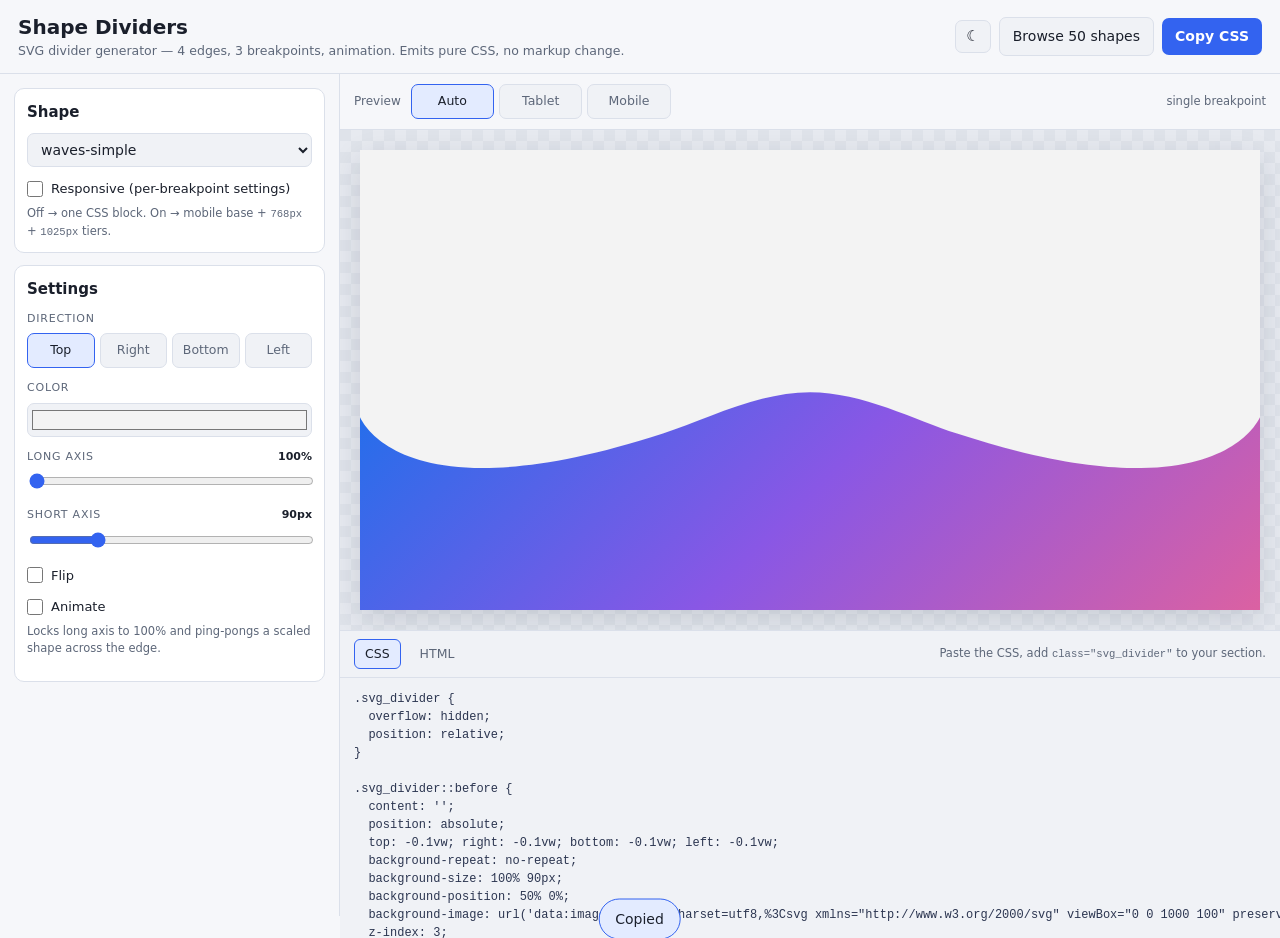
==== index.html @ 6626b92e "Add SVG section-divider generator Generates dividers as a ::before pseudo-element with the SVG inlin" ====
<!DOCTYPE html>
<html lang="en" data-theme="dark">
<head>
<meta charset="utf-8">
<meta name="viewport" content="width=device-width, initial-scale=1">
<title>Shape Dividers — SVG section divider generator</title>

<script>
  /* set the theme before first paint so there is no flash of the wrong one */
  (function () {
    var saved = null;
    try { saved = localStorage.getItem('sd-theme'); } catch (e) {}
    var sys = matchMedia('(prefers-color-scheme: light)').matches ? 'light' : 'dark';
    document.documentElement.dataset.theme = saved || sys;
  })();
</script>

<style>
/* ============================ theme tokens ============================ */
:root[data-theme="dark"]{
  --bg:#0e1117; --panel:#161b26; --panel2:#0f131c; --line:#2a3244;
  --text:#e6e9f0; --muted:#8b95ad; --accent:#4f7cff; --accent2:#22d3ee;
  --on-accent:#fff; --sel:#1d2c57;
  --canvas:#fff; --checker-a:#151a24; --checker-b:#11151d;
  --shadow:0 10px 40px rgba(0,0,0,.5);
  --code:#c9d4ee;
}
:root[data-theme="light"]{
  --bg:#f6f7fa; --panel:#fff; --panel2:#f0f2f6; --line:#dbe0ea;
  --text:#1a1f2b; --muted:#5d6779; --accent:#3363f0; --accent2:#0d8fa6;
  --on-accent:#fff; --sel:#e3ebff;
  --canvas:#fff; --checker-a:#e7eaf0; --checker-b:#dfe3ea;
  --shadow:0 10px 30px rgba(18,28,54,.14);
  --code:#2b3550;
}

*{box-sizing:border-box}
body{margin:0;background:var(--bg);color:var(--text);
  font:14px/1.5 ui-sans-serif,system-ui,-apple-system,"Segoe UI",Roboto,sans-serif;
  -webkit-font-smoothing:antialiased}
html,body{transition:background-color .2s ease,color .2s ease}
h1{font-size:20px;margin:0}
h2{font-size:15px;margin:0 0 10px}
code{font-family:ui-monospace,SFMono-Regular,Menlo,monospace;font-size:.92em}
button,select,input{font:inherit}
:focus-visible{outline:2px solid var(--accent);outline-offset:2px}

header{display:flex;align-items:center;justify-content:space-between;gap:16px;
  padding:12px 18px;border-bottom:1px solid var(--line);flex-wrap:wrap}
header .sub{color:var(--muted);font-size:12.5px}
header .actions{display:flex;gap:8px;align-items:center}

.app{display:grid;grid-template-columns:340px minmax(0,1fr);min-height:calc(100vh - 58px)}
@media(max-width:900px){.app{grid-template-columns:1fr}}

/* ============================ sidebar ============================ */
aside{border-right:1px solid var(--line);padding:14px;overflow:auto;max-height:calc(100vh - 58px)}
@media(max-width:900px){aside{max-height:none;border-right:0;border-bottom:1px solid var(--line)}}

.grp{background:var(--panel);border:1px solid var(--line);border-radius:10px;padding:12px;margin-bottom:12px}
.f{margin-bottom:12px}.f:last-child{margin-bottom:0}
label.lb{display:flex;justify-content:space-between;align-items:baseline;gap:8px;
  font-size:11px;letter-spacing:.07em;text-transform:uppercase;color:var(--muted);margin-bottom:6px}
label.lb b{color:var(--text);font-weight:600;font-variant-numeric:tabular-nums;text-transform:none;letter-spacing:0}
input[type=range]{width:100%;accent-color:var(--accent)}
select{width:100%;background:var(--panel2);color:var(--text);border:1px solid var(--line);border-radius:7px;padding:7px 9px}
input[type=color]{width:100%;height:34px;padding:2px;background:var(--panel2);
  border:1px solid var(--line);border-radius:7px;cursor:pointer}

.seg{display:grid;grid-template-columns:repeat(4,1fr);gap:5px}
.seg.three{grid-template-columns:repeat(3,1fr)}
.seg button{background:var(--panel2);border:1px solid var(--line);color:var(--muted);
  border-radius:7px;padding:7px 4px;cursor:pointer;font-size:12.5px;transition:background .12s,color .12s,border-color .12s}
.seg button:hover{color:var(--text)}
.seg button[aria-pressed=true]{background:var(--sel);border-color:var(--accent);color:var(--text)}

.chk{display:flex;align-items:center;gap:8px;cursor:pointer;user-select:none;font-size:13px;color:var(--text)}
.chk input{accent-color:var(--accent);width:16px;height:16px;margin:0}
.hint{color:var(--muted);font-size:11.5px;margin:6px 0 0}
.hidden{display:none !important}

.btn{background:var(--accent);color:var(--on-accent);border:0;border-radius:7px;
  padding:8px 13px;cursor:pointer;font-weight:600}
.btn.ghost{background:var(--panel2);border:1px solid var(--line);color:var(--text);font-weight:500}
.btn.icon{padding:8px 10px;line-height:1;font-size:15px}

/* ============================ preview ============================ */
main{display:flex;flex-direction:column;min-width:0}
.bar{display:flex;gap:10px;align-items:center;padding:10px 14px;border-bottom:1px solid var(--line);flex-wrap:wrap}
.bar .spacer{flex:1}

#responsive_view_framer{flex:1;display:flex;align-items:center;justify-content:center;padding:20px;
  background:repeating-conic-gradient(var(--checker-a) 0 25%, var(--checker-b) 0 50%) 0 0/22px 22px;
  overflow:auto;transition:all .3s}

#previewer{display:flex;flex-direction:column-reverse;background:var(--canvas);
  transition:all .3s;box-shadow:var(--shadow)}
#previewer > div{flex-grow:1}
#previewer.top{flex-direction:column-reverse}
#previewer.bottom{flex-direction:column}
#previewer.right{flex-direction:row}
#previewer.left{flex-direction:row-reverse}

/* stands in for the section that carries the divider */
#previewer .image_div{
  background-image:linear-gradient(135deg,#1f6feb 0%,#8957e5 50%,#db61a2 100%);
  background-size:cover;background-position:center}
/* the neighbouring section — its colour is what the divider fills with */
#previewer .color_div{background-color:#f3f3f3;transition:background-color .12s}

.auto #previewer{width:100%;height:100%;min-height:460px}
.tablet-portrait #previewer{width:768px;height:1024px;max-height:100%;flex:none}
.mobile-portrait #previewer{width:414px;height:736px;max-height:100%;flex:none}

/* the primitive this tool generates */
.svg_divider{overflow:hidden;position:relative}

/* ============================ code ============================ */
.codewrap{border-top:1px solid var(--line);background:var(--panel2)}
.codehead{display:flex;align-items:center;gap:8px;padding:8px 14px;border-bottom:1px solid var(--line)}
.tab{background:transparent;border:1px solid transparent;color:var(--muted);
  border-radius:6px;padding:5px 10px;cursor:pointer;font-size:12.5px}
.tab:hover{color:var(--text)}
.tab[aria-selected=true]{color:var(--text);border-color:var(--accent);background:var(--sel)}
pre{margin:0;padding:12px 14px;overflow:auto;max-height:260px;font-size:12px;line-height:1.5;
  color:var(--code);font-family:ui-monospace,SFMono-Regular,Menlo,monospace;white-space:pre}

/* ============================ gallery ============================ */
dialog#gal{border:1px solid var(--line);background:var(--panel);color:var(--text);
  border-radius:12px;padding:0;width:min(940px,92vw);max-height:82vh}
dialog#gal::backdrop{background:rgba(0,0,0,.6)}
.galhead{display:flex;justify-content:space-between;align-items:center;padding:12px 14px;
  border-bottom:1px solid var(--line);position:sticky;top:0;background:var(--panel);z-index:1}
.galgrid{display:grid;gap:10px;grid-template-columns:repeat(auto-fill,minmax(168px,1fr));padding:14px;overflow:auto}
.card{background:var(--panel2);border:1px solid var(--line);border-radius:8px;cursor:pointer;
  padding:0;overflow:hidden;color:inherit;text-align:left}
.card:hover{border-color:var(--accent)}
.card[aria-pressed=true]{border-color:var(--accent2)}
.card .th{height:64px;background-color:var(--sel);background-repeat:no-repeat;
  background-position:50% 0;background-size:100% 40px}
.card .nm{padding:7px 9px;font-size:11.5px;color:var(--muted);border-top:1px solid var(--line);
  white-space:nowrap;overflow:hidden;text-overflow:ellipsis}

.toast{position:fixed;left:50%;bottom:22px;transform:translate(-50%,150%);background:var(--sel);
  border:1px solid var(--accent);color:var(--text);padding:9px 16px;border-radius:999px;
  transition:transform .25s;z-index:99}
.toast.show{transform:translate(-50%,0)}

@media (prefers-reduced-motion:reduce){*{transition:none !important}}
</style>
</head>
<body>

<header>
  <div>
    <h1>Shape Dividers</h1>
    <div class="sub">SVG divider generator — 4 edges, 3 breakpoints, animation. Emits pure CSS, no markup change.</div>
  </div>
  <div class="actions">
    <button class="btn ghost icon" id="theme" title="Toggle light / dark" aria-label="Toggle colour theme"></button>
    <button class="btn ghost" id="openGal">Browse 50 shapes</button>
    <button class="btn" id="copy">Copy CSS</button>
  </div>
</header>

<div class="app">
  <!-- ============================ controls ============================ -->
  <aside>
    <div class="grp">
      <h2>Shape</h2>
      <div class="f"><select id="shape" aria-label="Divider shape"></select></div>
      <label class="chk"><input type="checkbox" id="responsive"><span>Responsive (per-breakpoint settings)</span></label>
      <p class="hint">Off → one CSS block. On → mobile base + <code>768px</code> + <code>1025px</code> tiers.</p>
    </div>

    <div class="grp">
      <h2 style="display:flex;justify-content:space-between;align-items:center">
        <span>Settings</span>
        <span id="tierName" style="font-size:11px;color:var(--muted);text-transform:uppercase;letter-spacing:.07em"></span>
      </h2>

      <div class="f hidden" id="tierPick">
        <label class="lb">Editing breakpoint</label>
        <div class="seg three" id="tierSeg">
          <button type="button" data-tier="mobile">Mobile</button>
          <button type="button" data-tier="tablet">Tablet</button>
          <button type="button" data-tier="desktop" aria-pressed="true">Desktop</button>
        </div>
      </div>

      <div class="f">
        <label class="lb">Direction</label>
        <div class="seg" id="dirSeg">
          <button type="button" data-dir="top" aria-pressed="true">Top</button>
          <button type="button" data-dir="right">Right</button>
          <button type="button" data-dir="bottom">Bottom</button>
          <button type="button" data-dir="left">Left</button>
        </div>
      </div>

      <div class="f">
        <label class="lb" for="color">Color</label>
        <input type="color" id="color" value="#f3f3f3">
      </div>

      <div class="f" id="wrapLong">
        <label class="lb" for="long_axis">Long axis <b><span id="vLong">100</span>%</b></label>
        <input type="range" id="long_axis" min="100" max="400" value="100">
      </div>

      <div class="f">
        <label class="lb" for="short_axis">Short axis <b><span id="vShort">90</span>px</b></label>
        <input type="range" id="short_axis" min="0" max="400" value="90">
      </div>

      <div class="f hidden" id="wrapPos">
        <label class="lb" for="position">Position <b><span id="vPos">50</span>%</b></label>
        <input type="range" id="position" min="0" max="100" value="50">
        <p class="hint">Only bites once the long axis exceeds 170% — the shape must overflow to have somewhere to slide.</p>
      </div>

      <div class="f" id="wrapFlip">
        <label class="chk"><input type="checkbox" id="flipped"><span>Flip</span></label>
      </div>

      <div class="f">
        <label class="chk"><input type="checkbox" id="animate"><span>Animate</span></label>
        <p class="hint">Locks long axis to 100% and ping-pongs a scaled shape across the edge.</p>
      </div>

      <div class="f hidden" id="wrapAnimLen">
        <label class="lb" for="animation_length">Duration <b><span id="vAnimLen">10</span>s</b></label>
        <input type="range" id="animation_length" min="4" max="200" value="10">
      </div>

      <div class="f hidden" id="wrapAnimLong">
        <label class="lb" for="animation_long_axis">Animation long axis <b><span id="vAnimLong">4</span>×</b></label>
        <input type="range" id="animation_long_axis" min="1" max="10" step="0.1" value="4">
      </div>
    </div>
  </aside>

  <!-- ============================ preview ============================ -->
  <main>
    <div class="bar">
      <span style="color:var(--muted);font-size:12px">Preview</span>
      <div class="seg three" id="viewSeg" style="width:260px">
        <button type="button" data-view="auto" aria-pressed="true">Auto</button>
        <button type="button" data-view="tablet-portrait">Tablet</button>
        <button type="button" data-view="mobile-portrait">Mobile</button>
      </div>
      <div class="spacer"></div>
      <span class="hint" id="tierEcho" style="margin:0"></span>
    </div>

    <div id="responsive_view_framer" class="auto">
      <div id="previewer" class="top">
        <div class="image_div svg_divider" id="pv"></div>
        <div class="color_div" id="neighbour"></div>
      </div>
    </div>

    <div class="codewrap">
      <div class="codehead">
        <button class="tab" data-tab="css" aria-selected="true">CSS</button>
        <button class="tab" data-tab="html" aria-selected="false">HTML</button>
        <div class="spacer" style="flex:1"></div>
        <span class="hint" style="margin:0">Paste the CSS, add <code>class="svg_divider"</code> to your section.</span>
      </div>
      <pre id="out"></pre>
    </div>
  </main>
</div>

<dialog id="gal">
  <div class="galhead"><strong>Shape library</strong><button class="btn ghost" id="closeGal">Close</button></div>
  <div class="galgrid" id="galgrid"></div>
</dialog>

<div class="toast" id="toast" role="status" aria-live="polite">Copied</div>

<script>
/* =====================================================================
   SHAPE LIBRARY — top-oriented sources: viewBox "0 0 W H", solid mass
   along y=0. The other three edges are derived from these at runtime.
   ===================================================================== */
const SHAPES={
"arc":["0 0 1000 100",`<path d="M0 0v100S0 4 500 4s500 96 500 96V0H0Z"/>`],
"arch":["0 0 1000 100",`<path d="M0 0v4s250 96 500 96 500-96 500-96V0H0Z"/>`],
"book":["0 0 1200 120",`<path d="M1200,0H0V120H281.94C572.9,116.24,602.45,3.86,602.45,3.86h0S632,116.24,923,120h277Z"/>`],
"bubble":["0 0 1000 100",`<path d="M0 0v4c250 0 250 96 500 96S750 4 1000 4V0H0Z"/>`],
"bubble-side":["0 0 1000 100",`<path d="M1000 0H0v52C62.5 28 125 4 250 4c250 0 250 96 500 96 125 0 187.5-24 250-48V0Z"/>`],
"clouds":["0 0 283.5 27.8",`<path d="M0 0v6.7c1.9-.8 4.7-1.4 8.5-1 9.5 1.1 11.1 6 11.1 6s2.1-.7 4.3-.2c2.1.5 2.8 2.6 2.8 2.6s.2-.5 1.4-.7c1.2-.2 1.7.2 1.7.2s0-2.1 1.9-2.8c1.9-.7 3.6.7 3.6.7s.7-2.9 3.1-4.1 4.7 0 4.7 0 1.2-.5 2.4 0 1.7 1.4 1.7 1.4h1.4c.7 0 1.2.7 1.2.7s.8-1.8 4-2.2c3.5-.4 5.3 2.4 6.2 4.4.4-.4 1-.7 1.8-.9 2.8-.7 4 .7 4 .7s1.7-5 11.1-6c9.5-1.1 12.3 3.9 12.3 3.9s1.2-4.8 5.7-5.7c4.5-.9 6.8 1.8 6.8 1.8s.6-.6 1.5-.9c.9-.2 1.9-.2 1.9-.2s5.2-6.4 12.6-3.3c7.3 3.1 4.7 9 4.7 9s1.9-.9 4 0 2.8 2.4 2.8 2.4 1.9-1.2 4.5-1.2 4.3 1.2 4.3 1.2.2-1 1.4-1.7 2.1-.7 2.1-.7-.5-3.1 2.1-5.5 5.7-1.4 5.7-1.4 1.5-2.3 4.2-1.1c2.7 1.2 1.7 5.2 1.7 5.2s.3-.1 1.3.5c.5.4.8.8.9 1.1.5-1.4 2.4-5.8 8.4-4 7.1 2.1 3.5 8.9 3.5 8.9s.8-.4 2 0 1.1 1.1 1.1 1.1 1.1-1.1 2.3-1.1 2.1.5 2.1.5 1.9-3.6 6.2-1.2 1.9 6.4 1.9 6.4 2.6-2.4 7.4 0c3.4 1.7 3.9 4.9 3.9 4.9s3.3-6.9 10.4-7.9 11.5 2.6 11.5 2.6.8 0 1.2.2c.4.2.9.9.9.9s4.4-3.1 8.3.2c1.9 1.7 1.5 5 1.5 5s.3-1.1 1.6-1.4c1.3-.3 2.3.2 2.3.2s-.1-1.2.5-1.9 1.9-.9 1.9-.9-4.7-9.3 4.4-13.4c5.6-2.5 9.2.9 9.2.9s5-6.2 15.9-6.2 16.1 8.1 16.1 8.1.7-.2 1.6-.4V0H0z"/>`],
"curve":["0 0 1000 100",`<path d="M1000 100C500 100 500 4 0 4V0h1000v100Z"/>`],
"curves":["0 0 240 24",`<path fill-opacity=".33" d="M240,24V0H0v24C0,24,47.861,5.107,119.849,5.107C191.855,5.107,240,24,240,24z"/><path fill-opacity=".33" d="M119.829,2.661c55.562,0,98.521,9.957,120.171,16.271V0H0v18.902C21.582,12.598,64.37,2.65,119.829,2.661z"/><path d="M119.81,0.117c50.737,0,92.456,6.89,120.19,13.271V0H0v13.34C27.651,6.979,69.17,0.117,119.81,0.117z"/>`],
"diagonal":["0 0 1000 100",`<path d="M0,6V0h1000v100L0,6z"/>`],
"double-bubble":["0 0 1000 100",`<path d="M500 4c-125 0-125 96-250 96S125 4 0 4V0h1000v4c-125 0-125 96-250 96S625 4 500 4Z"/>`],
"frame-4":["0 0 1000 100",`<path d="M0 0v4c136 143.8 183.8-73.2 297 26.6 72.2 63.7 97 99 184.7 33.2a30.5 30.5 0 0 1 36.6 0c87.6 65.8 112.5 30.5 184.7-33.2C816.2-69.2 864 147.7 1000 4V0H0Z"/>`],
"grunge-3":["0 0 1000 100",`<path d="M0 0v47.6l5-2c1 0 11 3 12 0 2 3 6-3 6 0 0-4 12 3 12 0 0 3 15-1 17 0 2-2 5-1 6 0 0-2 6 2 6 0s2 4 4 0c5 2 12-3 16 0 2-2 4-3 4 0 0 2 6-1 6 0 1 4 15-2 17 0h7c0 1 3-3 6 0h17c2 2 3 1 6 0h6c1-2 21-1 24 0 2 1 4 2 6 0 0-1 22 4 24 0 0 0 5-3 5 0 2-2 10 2 12 0 2 2 6 1 6 0 2 3 4-2 6 0 1 0 25-2 25 1l10-1c3 1 6 6 7 0 1 5 4-2 6 0 2-2 4 3 5 0h12c6 1 36 2 36 0 0 2 3 0 6 0h6c5-2 7 4 11 0 2 0 15 2 17 0h13c3-4 5 1 7 0h29c0-3 6 0 6 0h5c0 2 16-1 18 0 1 4 9-1 12 0s6-2 6 0c8-2 3 4 13 0h10c3 4 19 1 19 0 2 0 21 1 23-1 1 4 3-1 6 1 1 2 11-1 12-1 3 3 9 0 12 1 3-4 6 1 6 0h6c0-3 5 1 6-1 0 3 2 1 4 1 3 4 10-1 13 0 3-2 6-1 6 0 2 2 2 0 6 0 1-2 6 2 6 0 2 0 4 5 6 0h18c2 3 4 1 6 0l6-1c3 2 12 3 17 1 14 3 18 1 24 0 2-1 3 3 5 0 6 2 10-1 16 0 1 3 6 0 9 0 0-2 3 2 5 0 6-6 8 7 13 0 0-2 5 2 5 0 3 3 10 0 10 0 1 2 5-2 8 0 3-1 8 3 12 0h6c2 1 10 4 12 0h6c1-1 5 2 6 0 1 2 4-1 6 0 0-2 5 3 6-1 2 1 6 5 5 1 1 1 3-2 6 0 2-1 5 3 6 0 0 1 6 2 6 0 2 3 4-4 6 0 0-2 3 2 6 0 3 0 6 3 6 0 5 3 8-1 13 0 3-4 6 1 6 0h5c0-1 9 2 12 0 1-1 9 3 11 0h6c2 2 4 4 7 0 3 2 5-4 5-1 10 4 15-2 18 2 0-1 6 2 6-2 0 0 6-2 6 1 1 6 12 2 12 0 1 3 4-3 7 2 2-2 5 2 5 0 1 5 4-5 6 0 2-1 4 2 6 0 1 3 1 0 5 0V0H0Z"/>`],
"hills":["0 0 240 24",`<path fill-opacity=".33" d="M240,24V0c-69.5,0-73.2,14.8-98,17.8c-24.7,3-49.9-4.3-69.8-4.2C53,13.8,50.3,18,30.2,20.9C15.6,23.5,4.3,19.6,0,19v5H240z"/><path fill-opacity=".33" d="M240,24V3c-51.8,0-73.2,11.8-98,14.8c-24.7,3-49.9-2.3-69.8-2.2C53,15.8,50.3,18,30.2,20.9C15.6,23.5,4.3,22.6,0,22v2H240z"/><path d="M240,24V5c-51.8,0-73.2,10.8-98,13.8c-24.7,3-49.9-1.3-69.8-1.2C53,17.8,50.3,19,30.2,21.9C15.6,24.5,4.3,23.6,0,23v1H240z"/>`],
"intersecting-curves":["0 0 1000 100",`<path d="M0 0v100c250 0 375-24 500-48 125 24 250 48 500 48V0H0Z" opacity=".5"/><path d="M0 0v4c250 0 375 24 500 48C625 28 750 4 1000 4V0H0Z"/>`],
"intersecting-tilt-angles":["0 0 1000 100",`<path d="M0 0v100l500-48 500 48V0H0z" opacity=".5"/><path d="M0 0h1000v52H0z" opacity=".5"/><path d="M0 0v4l500 48 500-48V0H0z" opacity=".5"/><path d="M0 0v4l500 48 500-48V0H0z"/>`],
"intersecting-wave-layers":["0 0 1000 100",`<path d="M0 0v100c166.7 0 166.7-66 333.3-66S500 77 666.7 77 833.3 28 1000 28V0H0Z" opacity=".5"/><path d="M0 0v100c166.7 0 166.7-66 333.3-66S500 70 666.7 70 833.3 16 1000 16V0H0Z" opacity=".5"/><path d="M0 0v100c166.7 0 166.7-66 333.3-66S500 63 666.7 63 833.3 4 1000 4V0H0Z"/>`],
"intersecting-waves-scattered":["0 0 1000 100",`<path d="M0 1v99c134.3 0 153.7-99 296-99H0Z" opacity=".5"/><path d="M1000 4v86C833.3 90 833.3 3.6 666.7 3.6S500 90 333.3 90 166.7 4 0 4h1000Z" opacity=".5"/><path d="M617 1v86C372 119 384 1 196 1h421Z" opacity=".5"/><path d="M1000 0H0v52C62.5 28 125 4 250 4c250 0 250 96 500 96 125 0 187.5-24 250-48V0Z"/>`],
"intersecting-waves-split":["0 0 1000 100",`<path d="M0 0v99.7C62 69 122.4 48.7 205 66c83.8 17.6 160.5 20.4 240-12 54-22 110-26 173-10a392.2 392.2 0 0 0 222-5c55-17 110.3-36.9 160-27.2V0H0Z" opacity=".5"/><path d="M0 0v74.7C62 44 122.4 28.7 205 46c83.8 17.6 160.5 25.4 240-7 54-22 110-21 173-5 76.5 19.4 146.5 23.3 222 0 55-17 110.3-31.9 160-22.2V0H0Z"/>`],
"layered-arch":["0 0 1000 100",`<path d="M0 0h1000v4H0z"/><path d="M0 0h1000v80.8S550 100 500 100 0 80.8 0 80.8V0Z" opacity=".2"/><path d="M0 0h1000v61.6S600 100 500 100 0 61.6 0 61.6V0Z" opacity=".3"/><path d="M0 0h1000v42.4S650 100 500 100 0 42.4 0 42.4V0Z" opacity=".4"/><path d="M0 0h1000v23.2S700 100 500 100 0 23.2 0 23.2V0Z" opacity=".5"/><path d="M0 0v4s250 96 500 96 500-96 500-96V0H0Z"/>`],
"layered-curves":["0 0 1000 100",`<path d="M500 80.7C358 68 0 4 0 4V0h1000v84.7c-216 23.3-358 8.6-500-4Z" opacity=".3"/><path d="M500 65.7C358 53 0 4 0 4V0h1000v62.7c-216 23.3-358 15.6-500 3Z" opacity=".5"/><path d="M500 50.7C358 38 0 4 0 4V0h1000v40.7C784 64 642 63.3 500 50.7Z"/>`],
"layered-slants":["0 0 1000 100",`<path d="M0 100V0h1000v4L0 100z"/><path d="M0 100V0h1000v24L0 100z" opacity=".5"/><path d="M0 100V0h1000v44L0 100z" opacity=".4"/><path d="M0 100V0h1000v64L0 100z" opacity=".4"/><path d="M0 100V0h1000v84L0 100z" opacity=".2"/>`],
"layered-triangle":["0 0 1000 100",`<path d="M0 0v84l500 16 500-16V0H0z" opacity=".2"/><path d="M0 0v64l500 36 500-36V0H0z" opacity=".4"/><path d="M0 0v44l500 56 500-56V0H0z" opacity=".4"/><path d="M0 0v24l500 76 500-76V0H0z" opacity=".5"/><path d="M0 0v4l500 96 500-96V0H0z"/>`],
"layered-wave":["0 0 1000 100",`<path d="M1000 100C500 100 500 64 0 64V0h1000v100Z" opacity=".5"/><path d="M1000 100C500 100 500 34 0 34V0h1000v100Z" opacity=".5"/><path d="M1000 100C500 100 500 4 0 4V0h1000v100Z"/>`],
"mountain":["0 0 1000 100",`<path d="m0 4 150 40h160l190 50 190-50h160l150-40V0H0v4z"/>`],
"mountains":["0 0 1000 100",`<path opacity=".33" d="M473,67.3c-203.9,88.3-263.1-34-320.3,0C66,119.1,0,59.7,0,59.7V0h1000v59.7c0,0-62.1,26.1-94.9,29.3c-32.8,3.3-62.8-12.3-75.8-22.1C806,49.6,745.3,8.7,694.9,4.7S492.4,59,473,67.3z"/><path opacity=".66" d="M734,67.3c-45.5,0-77.2-23.2-129.1-39.1c-28.6-8.7-150.3-10.1-254,39.1s-91.7-34.4-149.2,0C115.7,118.3,0,39.8,0,39.8V0h1000v36.5c0,0-28.2-18.5-92.1-18.5C810.2,18.1,775.7,67.3,734,67.3z"/><path d="M766.1,28.9c-200-57.5-266,65.5-395.1,19.5C242,1.8,242,5.4,184.8,20.6C128,35.8,132.3,44.9,89.9,52.5C28.6,63.7,0,0,0,0h1000c0,0-9.9,40.9-83.6,48.1S829.6,47,766.1,28.9z"/>`],
"oval-halves":["0 0 1000 100",`<path d="M0 0v4c0 53 112 96 250 96S500 57 500 4c0 53 112 96 250 96s250-43 250-96V0H0Z"/>`],
"oval-halves-inverse":["0 0 1000 100",`<path d="M0 0v100C0 47 112 4 250 4s250 43 250 96c0-53 112-96 250-96s250 43 250 96V0H0Z"/>`],
"pyramid":["0 0 1000 100",`<path d="M0 0v4l250 64 125-32 250 64 375-96V0H0z"/>`],
"rays":["0 0 2600 130.1",`<path d="M0 0L2600 0 2600 69.1 0 0z"/><path opacity=".5" d="M0 0L2600 0 2600 69.1 0 69.1z"/><path opacity=".25" d="M2600 0L0 0 0 130.1 2600 69.1z"/>`],
"slope-asymmetrical":["0 0 1000 100",`<path d="M0 0v100-79.4a1892 1892 0 0 1 500 0l500 66.7V0H0Z"/>`],
"slope-subtle":["0 0 1000 100",`<path d="M0 0v100S500 4 1000 4V0H0Z"/>`],
"spikes-medium":["0 0 1000 100",`<path d="M0 0h1000v4H0zM10 100 0 4h20l-10 96zM30 100 20 4h20l-10 96zM50 100 40 4h20l-10 96zM70 100 60 4h20l-10 96zM90 100 80 4h20l-10 96zM110 100 100 4h20l-10 96zM130 100 120 4h20l-10 96zM150 100 140 4h20l-10 96zM170 100 160 4h20l-10 96zM190 100 180 4h20l-10 96zM210 100 200 4h20l-10 96zM230 100 220 4h20l-10 96zM250 100 240 4h20l-10 96zM270 100 260 4h20l-10 96zM290 100 280 4h20l-10 96zM310 100 300 4h20l-10 96zM330 100 320 4h20l-10 96zM350 100 340 4h20l-10 96zM370 100 360 4h20l-10 96zM390 100 380 4h20l-10 96zM410 100 400 4h20l-10 96zM430 100 420 4h20l-10 96zM450 100 440 4h20l-10 96zM470 100 460 4h20l-10 96zM490 100 480 4h20l-10 96zM510 100 500 4h20l-10 96zM530 100 520 4h20l-10 96zM550 100 540 4h20l-10 96zM570 100 560 4h20l-10 96zM590 100 580 4h20l-10 96zM610 100 600 4h20l-10 96zM630 100 620 4h20l-10 96zM650 100 640 4h20l-10 96zM670 100 660 4h20l-10 96zM690 100 680 4h20l-10 96zM710 100 700 4h20l-10 96zM730 100 720 4h20l-10 96zM750 100 740 4h20l-10 96zM770 100 760 4h20l-10 96zM790 100 780 4h20l-10 96zM810 100 800 4h20l-10 96zM830 100 820 4h20l-10 96zM850 100 840 4h20l-10 96zM870 100 860 4h20l-10 96zM890 100 880 4h20l-10 96zM910 100 900 4h20l-10 96zM930 100 920 4h20l-10 96zM950 100 940 4h20l-10 96zM970 100 960 4h20l-10 96zM990 100 980 4h20l-10 96z"/>`],
"steps-round":["0 0 1000 100",`<path d="M0 0v80l227.5 18c12.1 1 22.5-8.6 22.5-20.7s10.4-21.8 22.5-20.8l205 16.3c12.1 1 22.5-8.6 22.5-20.8s10.4-21.7 22.5-20.8l205 16.3c12.1 1 22.5-8.6 22.5-20.8S760.4 5 772.5 6L1000 24V0H0Z"/>`],
"stripes-large":["0 0 1000 100",`<path d="M0 0h10v100H0zM20 0h10v100H20zM40 0h10v100H40zM60 0h10v100H60zM80 0h10v100H80zM100 0h10v100h-10zM120 0h10v100h-10zM140 0h10v100h-10zM160 0h10v100h-10zM180 0h10v100h-10zM200 0h10v100h-10zM220 0h10v100h-10zM240 0h10v100h-10zM260 0h10v100h-10zM280 0h10v100h-10zM300 0h10v100h-10zM320 0h10v100h-10zM340 0h10v100h-10zM360 0h10v100h-10zM380 0h10v100h-10zM400 0h10v100h-10zM420 0h10v100h-10zM440 0h10v100h-10zM460 0h10v100h-10zM480 0h10v100h-10zM500 0h10v100h-10zM520 0h10v100h-10zM540 0h10v100h-10zM560 0h10v100h-10zM580 0h10v100h-10zM600 0h10v100h-10zM620 0h10v100h-10zM640 0h10v100h-10zM660 0h10v100h-10zM680 0h10v100h-10zM700 0h10v100h-10zM720 0h10v100h-10zM740 0h10v100h-10zM760 0h10v100h-10zM780 0h10v100h-10zM800 0h10v100h-10zM820 0h10v100h-10zM840 0h10v100h-10zM860 0h10v100h-10zM880 0h10v100h-10zM900 0h10v100h-10zM920 0h10v100h-10zM940 0h10v100h-10zM960 0h10v100h-10zM980 0h10v100h-10z"/>`],
"triangle":["0 0 1000 100",`<path d="M500,98.9L0,6.1V0h1000v6.1L500,98.9z"/>`],
"triangle-asymmetric":["0 0 1000 100",`<path d="M738,99l262-93V0H0v5.6L738,99z"/>`],
"triangle-curve-inverse":["0 0 1000 100",`<path d="M0 0v100c500 0 475-96 500-96s0 96 500 96V0H0Z"/>`],
"triangle-round-asymmetrical":["0 0 1000 100",`<path d="M0 0v4l594.5 84a1118.6 1118.6 0 0 0 311 0l94.5-13.3V0H0Z"/>`],
"triangle-rounded":["0 0 1000 100",`<path d="M0 0v4l396.3 84a500.1 500.1 0 0 0 207.4 0L1000 4V0H0Z"/>`],
"triangle-slope-inverse":["0 0 1000 100",`<path d="M0 0v100c250 0 500-96 500-96s250 96 500 96V0H0Z"/>`],
"valley":["0 0 1000 100",`<path d="m0 4 86.6 23.1c42.1 11.2 85.5 16.9 129 16.9h29.7c73 0 129.8 17.1 127.3 16.5 83.5 22 171.3 22 254.8 0 123.2-32.4 162.9-.6 286-33.4L1000 4V0H0v4Z"/>`],
"wave":["0 0 1000 100",`<path d="M421.9,6.5c22.6-2.5,51.5,0.4,75.5,5.3c23.6,4.9,70.9,23.5,100.5,35.7c75.8,32.2,133.7,44.5,192.6,49.7c23.6,2.1,48.7,3.5,103.4-2.5c54.7-6,106.2-25.6,106.2-25.6V0H0v30.3c0,0,72,32.6,158.4,30.5c39.2-0.7,92.8-6.7,134-22.4c21.2-8.1,52.2-18.2,79.7-24.2C399.3,7.9,411.6,7.5,421.9,6.5z"/>`],
"wave-shallow":["0 0 1920 60",`<path d="M-153.5,85.5a4002.033,4002.033,0,0,1,658-71c262.854-6.5,431.675,15.372,600,27,257.356,17.779,624.828,19.31,1089-58v102Z"/>`],
"waves":["0 0 283.5 27.8",`<path d="M283.5,9.7c0,0-7.3,4.3-14,4.6c-6.8,0.3-12.6,0-20.9-1.5c-11.3-2-33.1-10.1-44.7-5.7s-12.1,4.6-18,7.4c-6.6,3.2-20,9.6-36.6,9.3C131.6,23.5,99.5,7.2,86.3,8c-1.4,0.1-6.6,0.8-10.5,2c-3.8,1.2-9.4,3.8-17,4.7c-3.2,0.4-8.3,1.1-14.2,0.9c-1.5-0.1-6.3-0.4-12-1.6c-5.7-1.2-11-3.1-15.8-3.7C6.5,9.2,0,10.8,0,10.8V0h283.5V9.7z"/><path d="M269.6,18c-0.1-0.1-4.6,0.3-7.2,0c-7.3-0.7-17-3.2-16.6-2.9c0.4,0.3,13.7,3.1,17,3.3C267.7,18.8,269.7,18,269.6,18z"/><path d="M227.4,9.8c-0.2-0.1-4.5-1-9.5-1.2c-5-0.2-12.7,0.6-12.3,0.5c0.3-0.1,5.9-1.8,13.3-1.2S227.6,9.9,227.4,9.8z"/><path d="M201,10.6c0-0.1-4.4,1.2-6.3,2.2c-1.9,0.9-6.2,3.1-6.1,3.1c0.1,0.1,4.2-1.6,6.3-2.6S201,10.7,201,10.6z"/><path d="M154.5,26.7c-0.1-0.1-4.6,0.3-7.2,0c-7.3-0.7-17-3.2-16.6-2.9c0.4,0.3,13.7,3.1,17,3.3C152.6,27.5,154.6,26.8,154.5,26.7z"/><path d="M41.9,19.3c0,0,1.2-0.3,2.9-0.1c1.7,0.2,5.8,0.9,8.2,0.7c4.2-0.4,7.4-2.7,7-2.6c-0.4,0-4.3,2.2-8.6,1.9c-1.8-0.1-5.1-0.5-6.7-0.4S41.9,19.3,41.9,19.3z"/><path d="M15.6,13.2c0-0.1,4.3,0,6.7,0.5c2.4,0.5,5,1.9,5,2c0,0.1-2.7-0.8-5.1-1.4C19.9,13.7,15.7,13.3,15.6,13.2z"/>`],
"waves-2-large":["0 0 1000 100",`<path d="M0 0v60c9 0 18-3 25-10 13-14 36-14 50 0s36 14 50 0c13-14 36-14 50 0s36 14 50 0c13-14 36-14 50 0s36 14 50 0c13-14 36-14 50 0s36 14 50 0c13-14 36-14 50 0s36 14 50 0c13-14 36-14 50 0s36 14 50 0c13-14 36-14 50 0s36 14 50 0c13-14 36-14 50 0s36 14 50 0c13-14 36-14 50 0s37 13 50 0c14-14 37-14 50 0 7 7 16 10 25 10V0H0Z"/>`],
"waves-simple":["0 0 1000 100",`<path d="M0 0v41s40 117.6 337 20.7c46.7-15.2 104.8-46 163-46 58.1 0 116.3 30.8 163 46 297 97 337-20.7 337-20.7V0H0Z"/>`],
"waves-water-inverse":["0 0 1000 100",`<path d="M0 0v92.3C106.3 35 276 23.6 343.6 73.7 458.2 18.3 637 8.5 693 57.3 779.6 18.6 915.7-2.4 1000 16.1V0H0Z"/>`],
"wavy-mantle":["0 0 1000 100",`<path d="M0 0v4c154 96 190 17.9 300 17.9 92 0 92 78.1 200 78.1s108-78.2 200-78.2c110 0 146 78.2 300-17.8V0H0Z"/>`],
"wavy-steps":["0 0 1000 100",`<path d="M0 0v90.2C49.7 99.9 105 82 160 65c75.5-23.3 145.5-22.4 222-3 63 16 119 14 173-8 79.5-32.4 156.2-27.6 240-10 82.6 17.4 143-1 205-31.7V0H0Z"/>`],
"zigzag":["0 0 1000 100",`<path d="M761.9,44.1L643.1,27.2L333.8,98L0,3.8V0l1000,0v3.9z"/>`],
};
const NAMES = Object.keys(SHAPES).sort();

const DIRS = ['top','right','bottom','left'];
const HOR  = d => d === 'top' || d === 'bottom';

/* geometry per edge: how the source is transformed, and whether W/H swap.
   The anchored edge (y=0 in the source) must land on the target edge.
     bottom : (x,y) -> (x,   H-y)
     right  : (x,y) -> (H-y, x  )   viewBox swaps to "0 0 H W"
     left   : (x,y) -> (y,   W-x)   viewBox swaps to "0 0 H W"  */
const EDGE = {
  top:    {swap:false, tf:()          => ''},
  bottom: {swap:false, tf:(W,H)       => `translate(0,${H}) scale(1,-1)`},
  right:  {swap:true,  tf:(W,H)       => `rotate(90) translate(0,-${H})`},
  left:   {swap:true,  tf:(W,H)       => `rotate(-90) translate(-${W},0)`},
};

/* transform-origin the animation pivots around, per edge */
const ORIGIN = {top:'100% 0', bottom:'100% 100%', right:'100% 100%', left:'0 100%'};

/* =====================================================================
   SVG BUILDING
   ===================================================================== */
function orient(slug, dir, color){
  const [vb, src] = SHAPES[slug];
  const [,,W,H] = vb.split(/\s+/).map(Number);
  const edge = EDGE[dir];

  const paths = src.replace(/\s*fill="[^"]*"/g,'').replace(/<path/g, `<path fill="${color}"`);
  const t = edge.tf(W,H);
  const body = t ? `<g transform="${t}">${paths}</g>` : paths;
  const box = edge.swap ? `0 0 ${H} ${W}` : vb;

  return `<svg xmlns="http://www.w3.org/2000/svg" viewBox="${box}" preserveAspectRatio="none">${body}</svg>`;
}

/* inline the SVG as a data URI. '#' must be %23 or it reads as a fragment;
   angle brackets and quotes are escaped so url('…') can never be terminated early. */
const dataUri = svg => 'data:image/svg+xml;charset=utf8,' + svg
  .replace(/\s+/g,' ')
  .replace(/#/g,'%23').replace(/'/g,'%27')
  .replace(/</g,'%3C').replace(/>/g,'%3E');

/* the same (shape, edge, colour) triple is asked for on every slider tick */
const _urls = new Map();
function svgUrl(slug, dir, color){
  const key = slug + '|' + dir + '|' + color;
  let u = _urls.get(key);
  if (u === undefined){ u = dataUri(orient(slug, dir, color)); _urls.set(key, u); }
  return u;
}

/* =====================================================================
   STATE — one config per breakpoint tier
   ===================================================================== */
const defTier = () => ({dir:'top', color:'#f3f3f3', longAxis:100, shortAxis:90, position:50,
                        flipped:false, animate:false, animLength:10, animLongAxis:4});

const S = { shape:'waves-simple', responsive:false, view:'auto', tier:'desktop',
            mobile:defTier(), tablet:defTier(), desktop:defTier() };

const cur = () => S[S.tier];

/* which tier the preview should paint, given the selected device frame */
const previewTier = () => !S.responsive ? 'desktop'
  : S.view === 'mobile-portrait' ? 'mobile'
  : S.view === 'tablet-portrait' ? 'tablet' : 'desktop';

/* position only has an effect once the shape overflows its container */
const POS_THRESHOLD = 170;
const posApplies = c => !c.animate && c.longAxis >= POS_THRESHOLD;

/* =====================================================================
   CSS GENERATION
   ===================================================================== */
function decls(c, animName){
  const hor = HOR(c.dir);
  const LA  = c.animate ? 100 : c.longAxis;      // animating locks the long axis to 100%

  const size = hor ? `${LA}% ${c.shortAxis}px` : `${c.shortAxis}px ${LA}%`;
  const posX = c.dir === 'left' ? 0 : c.dir === 'right'  ? 100 : c.position;
  const posY = c.dir === 'top'  ? 0 : c.dir === 'bottom' ? 100 : c.position;

  /* animate and flip both drive `transform`, so they are mutually exclusive */
  let tf = '';
  if (c.animate){
    tf = `  transform: scale${hor?'X':'Y'}(${c.animLongAxis});\n`
       + `  transform-origin: ${ORIGIN[c.dir]};\n`
       + `  animation: ${c.animLength}s infinite alternate ${animName} linear;\n`;
  } else if (c.flipped){
    tf = `  transform: rotate${hor?'Y':'X'}(180deg);\n`;
  }

  return `  content: '';
  position: absolute;
  top: -0.1vw; right: -0.1vw; bottom: -0.1vw; left: -0.1vw;
${tf}  background-repeat: no-repeat;
  background-size: ${size};
  background-position: ${posX}% ${posY}%;
  background-image: url('${svgUrl(S.shape, c.dir, c.color)}');
  z-index: 3;
  pointer-events: none;`;
}

function keyframes(c, name){
  if (!c.animate) return '';
  const ax = HOR(c.dir) ? 'X' : 'Y', v = c.animLongAxis;
  return `@keyframes ${name} {\n  100% { transform: scale${ax}(${v}) translate${ax}(calc(100% - (100% / ${v}))); }\n}`;
}

/* on very wide screens grow the short axis with the viewport, else the shape reads as a thin line */
const ultrawide = c => HOR(c.dir)
  ? `@media (min-width: 2100px) {\n  .svg_divider::before { background-size: ${c.animate?100:c.longAxis}% calc(2vw + ${c.shortAxis}px); }\n}`
  : '';

const indent = (s,n) => s.split('\n').map(l => l.trim() ? ' '.repeat(n)+l : l).join('\n');

const BASE = `.svg_divider {\n  overflow: hidden;\n  position: relative;\n}`;

/* mobile-first: base rules unwrapped, then each breakpoint layered on top */
const TIERS = [
  ['mobile',  null],
  ['tablet',  '@media (min-width: 768px)'],
  ['desktop', '@media (min-width: 1025px)'],
];

function tierBlock(key, mq){
  const c = S[key];
  const name = mq ? `shape-anim-${key}` : (S.responsive ? `shape-anim-${key}` : 'shape-anim');
  const parts = [`.svg_divider::before {\n${decls(c,name)}\n}`, ultrawide(c), keyframes(c,name)].filter(Boolean);
  if (!mq) return parts.join('\n\n');
  return `${mq} {\n${indent(parts.join('\n\n'), 2)}\n}`;
}

function buildCSS(){
  if (!S.responsive) return [BASE, tierBlock('desktop', null)].join('\n\n');
  return [BASE, ...TIERS.map(([k,mq]) => tierBlock(k,mq))].join('\n\n');
}

const buildHTML = () => `<!-- the divider is a ::before, so your markup stays clean -->
<div class="svg_divider">
  <h2>Your section</h2>
</div>`;

/* =====================================================================
   PREVIEW
   Media queries key off the viewport, not the device frame, so the
   selected tier's declarations are painted directly instead.
   ===================================================================== */
const live = document.createElement('style');
document.head.append(live);

function paint(){
  const c = S[previewTier()];
  live.textContent = `#pv::before{\n${decls(c,'pv-anim')}\n}\n${keyframes(c,'pv-anim')}`;
  previewer.className = c.dir;
  responsive_view_framer.className = S.view;
  /* the neighbour section is what the divider fills with — keep the seam honest */
  neighbour.style.backgroundColor = c.color;
  tierEcho.textContent = S.responsive ? `showing ${previewTier()} tier` : 'single breakpoint';
}

/* =====================================================================
   THEME
   ===================================================================== */
const THEME_KEY = 'sd-theme';
const themeBtn = document.getElementById('theme');

function applyTheme(t){
  document.documentElement.dataset.theme = t;
  themeBtn.textContent = t === 'dark' ? '☀' : '☾';
  themeBtn.setAttribute('aria-pressed', String(t === 'dark'));
  try { localStorage.setItem(THEME_KEY, t); } catch (e) {}
  restyleThumbs();
}
themeBtn.onclick = () =>
  applyTheme(document.documentElement.dataset.theme === 'dark' ? 'light' : 'dark');

/* follow the OS until the user states a preference of their own */
matchMedia('(prefers-color-scheme: light)').addEventListener('change', e => {
  let saved = null;
  try { saved = localStorage.getItem(THEME_KEY); } catch (err) {}
  if (!saved) applyTheme(e.matches ? 'light' : 'dark');
});

/* =====================================================================
   UI
   ===================================================================== */
const $  = s => document.querySelector(s);
const $$ = s => [...document.querySelectorAll(s)];

const el = {
  shape:$('#shape'), responsive:$('#responsive'), color:$('#color'),
  longAxis:$('#long_axis'), shortAxis:$('#short_axis'), position:$('#position'),
  flipped:$('#flipped'), animate:$('#animate'),
  animLength:$('#animation_length'), animLongAxis:$('#animation_long_axis'),
  out:$('#out'), tierName:$('#tierName'),
  wrapLong:$('#wrapLong'), wrapPos:$('#wrapPos'), wrapFlip:$('#wrapFlip'),
  wrapAnimLen:$('#wrapAnimLen'), wrapAnimLong:$('#wrapAnimLong'), tierPick:$('#tierPick'),
};

NAMES.forEach(n => el.shape.add(new Option(n, n)));
el.shape.value = S.shape;

const press = (sel, attr, val) =>
  $$(sel).forEach(b => b.setAttribute('aria-pressed', String(b.dataset[attr] === val)));

let cssCache = '';

function syncControls(){
  const c = cur();
  press('#dirSeg button','dir', c.dir);
  press('#tierSeg button','tier', S.tier);
  press('#viewSeg button','view', S.view);

  el.color.value = c.color;
  el.longAxis.value = c.longAxis;         $('#vLong').textContent = c.longAxis;
  el.shortAxis.value = c.shortAxis;       $('#vShort').textContent = c.shortAxis;
  el.position.value = c.position;         $('#vPos').textContent = c.position;
  el.animLength.value = c.animLength;     $('#vAnimLen').textContent = c.animLength;
  el.animLongAxis.value = c.animLongAxis; $('#vAnimLong').textContent = c.animLongAxis;
  el.flipped.checked = c.flipped;
  el.animate.checked = c.animate;

  /* animate owns the transform, so long axis / position / flip have nothing to say */
  el.wrapLong.classList.toggle('hidden', c.animate);
  el.wrapFlip.classList.toggle('hidden', c.animate);
  el.wrapPos.classList.toggle('hidden', !posApplies(c));
  el.wrapAnimLen.classList.toggle('hidden', !c.animate);
  el.wrapAnimLong.classList.toggle('hidden', !c.animate);

  el.tierPick.classList.toggle('hidden', !S.responsive);
  el.tierName.textContent = S.responsive ? S.tier : '';
}

let tab = 'css';
const emit = () => { el.out.textContent = tab === 'css' ? cssCache : buildHTML(); };

function refresh(){
  syncControls();
  paint();
  cssCache = buildCSS();
  emit();
}

/* --- bindings --- */
el.shape.onchange = e => { S.shape = e.target.value; syncGallery(); refresh(); };

el.responsive.onchange = e => {
  S.responsive = e.target.checked;
  if (!S.responsive) S.tier = 'desktop';
  refresh();
};

const segHandler = (id, fn) => $(id).addEventListener('click', e => {
  const b = e.target.closest('button');
  if (b) { fn(b.dataset); refresh(); }
});
segHandler('#tierSeg', d => S.tier = d.tier);
segHandler('#viewSeg', d => S.view = d.view);
segHandler('#dirSeg',  d => cur().dir = d.dir);

const bindRange = (node, key) => node.addEventListener('input', e => { cur()[key] = +e.target.value; refresh(); });
bindRange(el.longAxis,'longAxis');
bindRange(el.shortAxis,'shortAxis');
bindRange(el.position,'position');
bindRange(el.animLength,'animLength');
bindRange(el.animLongAxis,'animLongAxis');

el.color.addEventListener('input', e => { cur().color = e.target.value; refresh(); });
el.flipped.onchange = e => { cur().flipped = e.target.checked; refresh(); };
el.animate.onchange = e => { cur().animate = e.target.checked; refresh(); };

$$('.tab').forEach(t => t.onclick = () => {
  tab = t.dataset.tab;
  $$('.tab').forEach(x => x.setAttribute('aria-selected', String(x === t)));
  emit();
});

$('#copy').onclick = async () => {
  const text = tab === 'css' ? cssCache : buildHTML();
  try { await navigator.clipboard.writeText(text); }
  catch (e) {
    const ta = document.createElement('textarea');
    ta.value = text; document.body.append(ta); ta.select();
    document.execCommand('copy'); ta.remove();
  }
  const t = $('#toast');
  t.textContent = `Copied ${tab.toUpperCase()}`;
  t.classList.add('show');
  setTimeout(() => t.classList.remove('show'), 1300);
};

/* --- gallery --- */
const gal = $('#gal'), galgrid = $('#galgrid');

NAMES.forEach(n => {
  const b = document.createElement('button');
  b.className = 'card';
  b.dataset.name = n;
  b.innerHTML = `<span class="th"></span><span class="nm">${n}</span>`;
  b.onclick = () => { S.shape = n; el.shape.value = n; syncGallery(); refresh(); gal.close(); };
  galgrid.append(b);
});

/* thumbnails are tinted with the accent, which moves with the theme */
function restyleThumbs(){
  const accent = getComputedStyle(document.documentElement).getPropertyValue('--accent').trim();
  $$('#galgrid .card').forEach(c => {
    c.querySelector('.th').style.backgroundImage = `url('${svgUrl(c.dataset.name,'top',accent)}')`;
  });
}
const syncGallery = () => $$('#galgrid .card')
  .forEach(c => c.setAttribute('aria-pressed', String(c.dataset.name === S.shape)));

$('#openGal').onclick  = () => { syncGallery(); gal.showModal(); };
$('#closeGal').onclick = () => gal.close();

applyTheme(document.documentElement.dataset.theme);
refresh();
syncGallery();
</script>
</body>
</html>
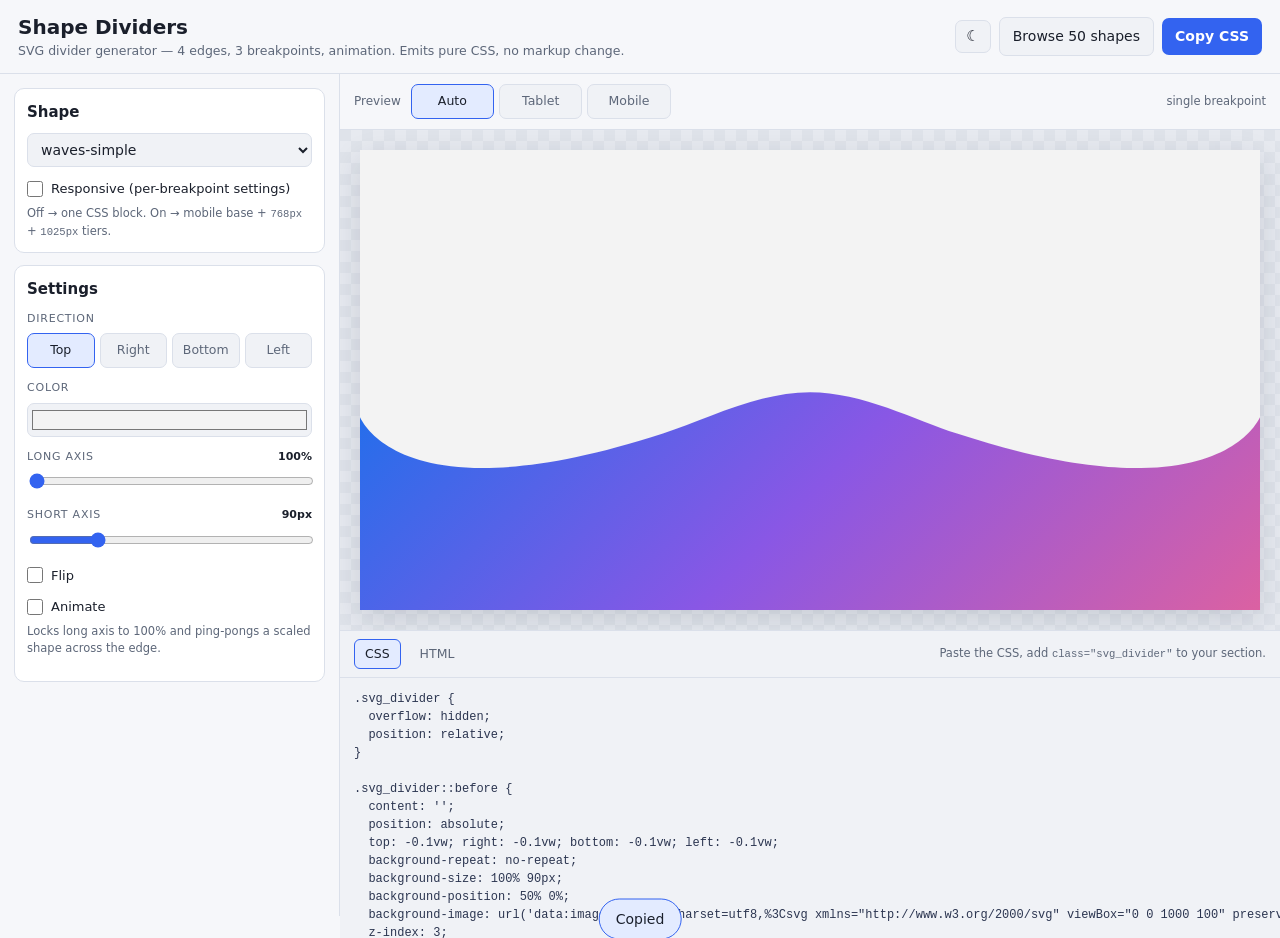
==== commit 62e9323d: "Add SEO metadata, social preview image, robots.txt and sitemap Adds a descriptive title, meta descri" ====
--- a/index.html
+++ b/index.html
@@ -3,7 +3,65 @@
 <head>
 <meta charset="utf-8">
 <meta name="viewport" content="width=device-width, initial-scale=1">
-<title>Shape Dividers — SVG section divider generator</title>
+
+<title>Shape Dividers — SVG Section Divider Generator | Srikanth Nandiraju</title>
+<meta name="description" content="Free SVG section divider generator. 50 shapes, any edge, animated and responsive. Copy pure CSS — the divider is a ::before pseudo-element, so your markup never changes.">
+<meta name="author" content="Srikanth Nandiraju">
+<link rel="canonical" href="https://nandiraju.github.io/dividers/">
+<link rel="author" href="https://srikanth.nandiraju.com/">
+<link rel="me" href="https://srikanth.nandiraju.com/">
+<meta name="robots" content="index, follow, max-image-preview:large, max-snippet:-1">
+
+<meta name="theme-color" content="#f6f7fa" media="(prefers-color-scheme: light)">
+<meta name="theme-color" content="#0e1117" media="(prefers-color-scheme: dark)">
+
+<!-- Open Graph -->
+<meta property="og:type" content="website">
+<meta property="og:site_name" content="Shape Dividers">
+<meta property="og:title" content="Shape Dividers — SVG Section Divider Generator">
+<meta property="og:description" content="50 shapes, any edge, animated and responsive. Copy pure CSS — your markup never changes.">
+<meta property="og:url" content="https://nandiraju.github.io/dividers/">
+<meta property="og:image" content="https://nandiraju.github.io/dividers/og-image.png">
+<meta property="og:image:width" content="1200">
+<meta property="og:image:height" content="630">
+<meta property="og:image:alt" content="The Shape Dividers generator, showing a wave divider between two sections next to its generated CSS.">
+<meta property="og:locale" content="en_US">
+
+<!-- Twitter -->
+<meta name="twitter:card" content="summary_large_image">
+<meta name="twitter:title" content="Shape Dividers — SVG Section Divider Generator">
+<meta name="twitter:description" content="50 shapes, any edge, animated and responsive. Copy pure CSS — your markup never changes.">
+<meta name="twitter:image" content="https://nandiraju.github.io/dividers/og-image.png">
+<meta name="twitter:image:alt" content="The Shape Dividers generator, showing a wave divider between two sections next to its generated CSS.">
+
+<link rel="icon" href="data:image/svg+xml,%3Csvg xmlns='http://www.w3.org/2000/svg' viewBox='0 0 100 100'%3E%3Crect width='100' height='100' rx='18' fill='%234f7cff'/%3E%3Cpath d='M0 62V38c25 0 25 24 50 24s25-24 50-24v24z' fill='%23fff'/%3E%3C/svg%3E">
+
+<script type="application/ld+json">
+{
+  "@context": "https://schema.org",
+  "@type": "WebApplication",
+  "name": "Shape Dividers",
+  "url": "https://nandiraju.github.io/dividers/",
+  "description": "SVG section divider generator. 50 shapes, any edge, animated and responsive, emitting pure CSS.",
+  "applicationCategory": "DesignApplication",
+  "operatingSystem": "Any modern web browser",
+  "browserRequirements": "Requires JavaScript.",
+  "image": "https://nandiraju.github.io/dividers/og-image.png",
+  "inLanguage": "en",
+  "isAccessibleForFree": true,
+  "offers": { "@type": "Offer", "price": "0", "priceCurrency": "USD" },
+  "author": {
+    "@type": "Person",
+    "name": "Srikanth Nandiraju",
+    "url": "https://srikanth.nandiraju.com/"
+  },
+  "creator": {
+    "@type": "Person",
+    "name": "Srikanth Nandiraju",
+    "url": "https://srikanth.nandiraju.com/"
+  }
+}
+</script>
 
 <script>
   /* set the theme before first paint so there is no flash of the wrong one */
